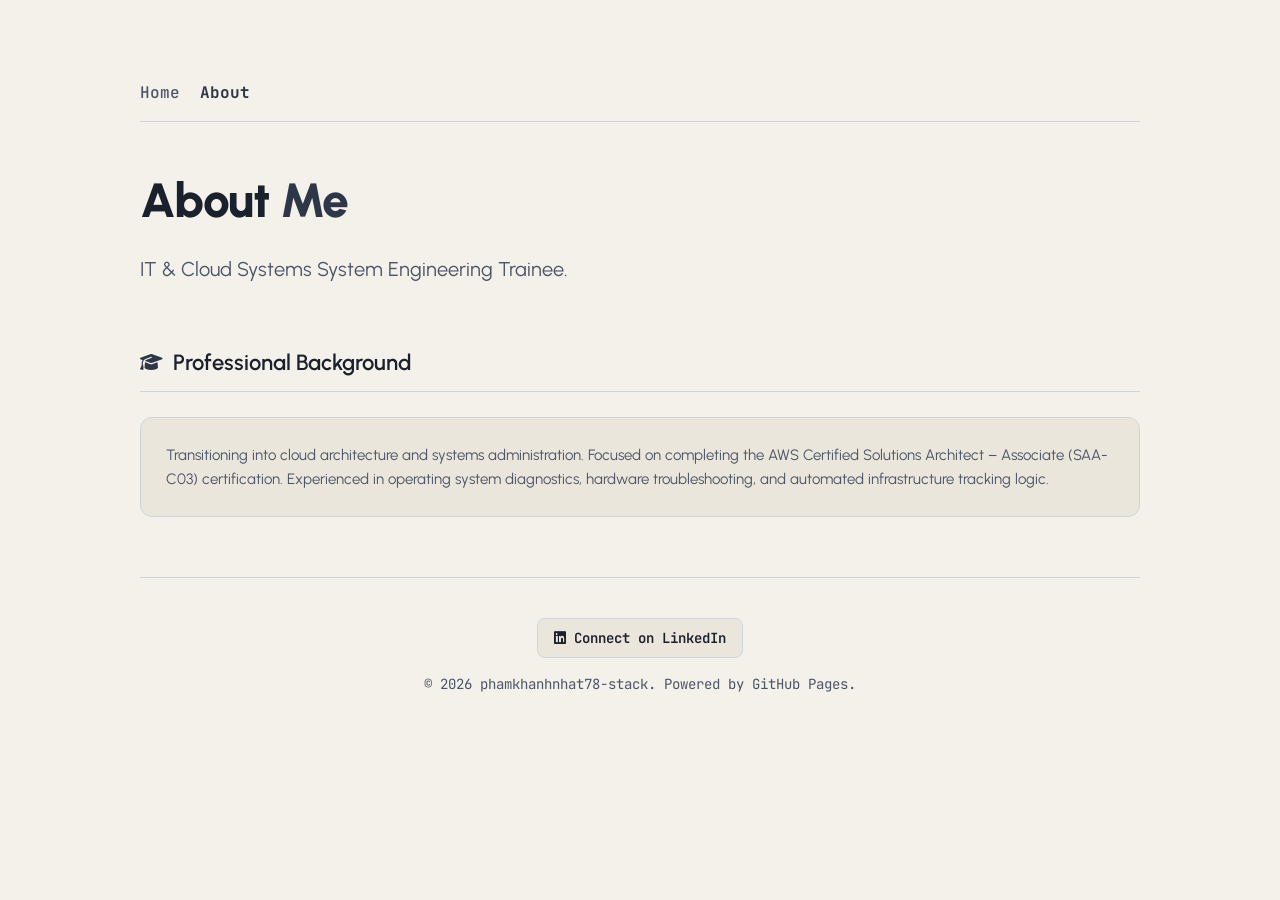
==== about.html @ c6ad2363 "Add global navigation bar and about page architecture" ====
<!DOCTYPE html>
<html lang="en">
<head>
    <meta charset="UTF-8">
    <meta name="viewport" content="width=device-width, initial-scale=1.0">
    <title>About | KHANHNHAT PHAM</title>
    <link rel="preconnect" href="https://fonts.googleapis.com">
    <link rel="preconnect" href="https://fonts.gstatic.com" crossorigin>
    <link href="https://fonts.googleapis.com/css2?family=JetBrains+Mono:wght@400;500;700&family=Urbanist:wght@400;600;800&display=swap" rel="stylesheet">
    <link rel="stylesheet" href="https://cdnjs.cloudflare.com/ajax/libs/font-awesome/6.5.1/css/all.min.css">
    <style>
        :root {
            --bg-main: #f4f1ea;
            --bg-card: #eae6db;
            --accent: #2d3748;
            --text-main: #1a202c;
            --text-muted: #4a5568;
            --border: #cbd5e0;
        }

        * {
            box-sizing: border-box;
            margin: 0;
            padding: 0;
        }

        body {
            background-color: var(--bg-main);
            color: var(--text-main);
            font-family: 'Urbanist', sans-serif;
            line-height: 1.6;
            padding: 0 20px;
        }

        .container {
            max-width: 1000px;
            margin: 0 auto;
            padding: 80px 0;
        }

        header {
            margin-bottom: 60px;
        }

        h1 {
            font-size: 48px;
            font-weight: 800;
            letter-spacing: -1px;
            margin-bottom: 15px;
            color: var(--text-main);
        }

        h1 span {
            color: var(--accent);
        }

        .subtitle {
            font-size: 20px;
            color: var(--text-muted);
            max-width: 650px;
        }

        section {
            margin-bottom: 60px;
        }

        h2 {
            font-size: 22px;
            font-weight: 600;
            margin-bottom: 25px;
            border-bottom: 1px solid var(--border);
            padding-bottom: 10px;
            display: flex;
            align-items: center;
            gap: 10px;
        }

        h2 i {
            color: var(--accent);
            font-size: 18px;
        }

        .card {
            background-color: var(--bg-card);
            border: 1px solid var(--border);
            border-radius: 12px;
            padding: 25px;
        }

        .card p {
            color: var(--text-muted);
            font-size: 15px;
        }

        footer {
            text-align: center;
            padding-top: 40px;
            border-top: 1px solid var(--border);
            color: var(--text-muted);
            font-size: 14px;
            font-family: 'JetBrains Mono', monospace;
        }

        .social-links {
            margin-bottom: 15px;
        }

        .social-btn {
            display: inline-flex;
            align-items: center;
            gap: 8px;
            background-color: var(--bg-card);
            color: var(--text-main);
            text-decoration: none;
            padding: 8px 16px;
            border: 1px solid var(--border);
            border-radius: 8px;
            font-size: 14px;
            font-weight: 600;
            transition: all 0.3s ease;
        }

        .social-btn:hover {
            background-color: var(--accent);
            color: #ffffff;
            border-color: var(--accent);
        }

        /* 全域導覽列樣式 */
        .navbar {
            margin-bottom: 40px;
        }

        .navbar ul {
            display: flex;
            list-style: none;
            gap: 20px;
            border-bottom: 1px solid var(--border);
            padding-bottom: 15px;
        }

        .navbar a {
            color: var(--text-muted);
            text-decoration: none;
            font-family: 'JetBrains Mono', monospace;
            font-size: 16px;
            font-weight: 500;
            transition: color 0.3s ease;
        }

        .navbar a:hover, .navbar a.active {
            color: var(--accent);
            font-weight: 700;
        }
    </style>
</head>
<body>

    <div class="container">
        <nav class="navbar">
            <ul>
                <li><a href="index.html">Home</a></li>
                <li><a href="about.html" class="active">About</a></li>
            </ul>
        </nav>

        <header>
            <h1>About <span>Me</span></h1>
            <p class="subtitle">IT & Cloud Systems System Engineering Trainee.</p>
        </header>

        <section>
            <h2><i class="fa-solid fa-graduation-cap"></i> Professional Background</h2>
            <div class="card">
                <p>
                    Transitioning into cloud architecture and systems administration. 
                    Focused on completing the AWS Certified Solutions Architect – Associate (SAA-C03) certification. 
                    Experienced in operating system diagnostics, hardware troubleshooting, and automated infrastructure tracking logic.
                </p>
            </div>
        </section>

        <footer>
            <div class="social-links">
                <a href="https://www.linkedin.com/in/khanhnhat-pham" target="_blank" class="social-btn">
                    <i class="fa-brands fa-linkedin"></i> Connect on LinkedIn
                </a>
            </div>
            <p>&copy; 2026 phamkhanhnhat78-stack. Powered by GitHub Pages.</p>
        </footer>
    </div>

</body>
</html>
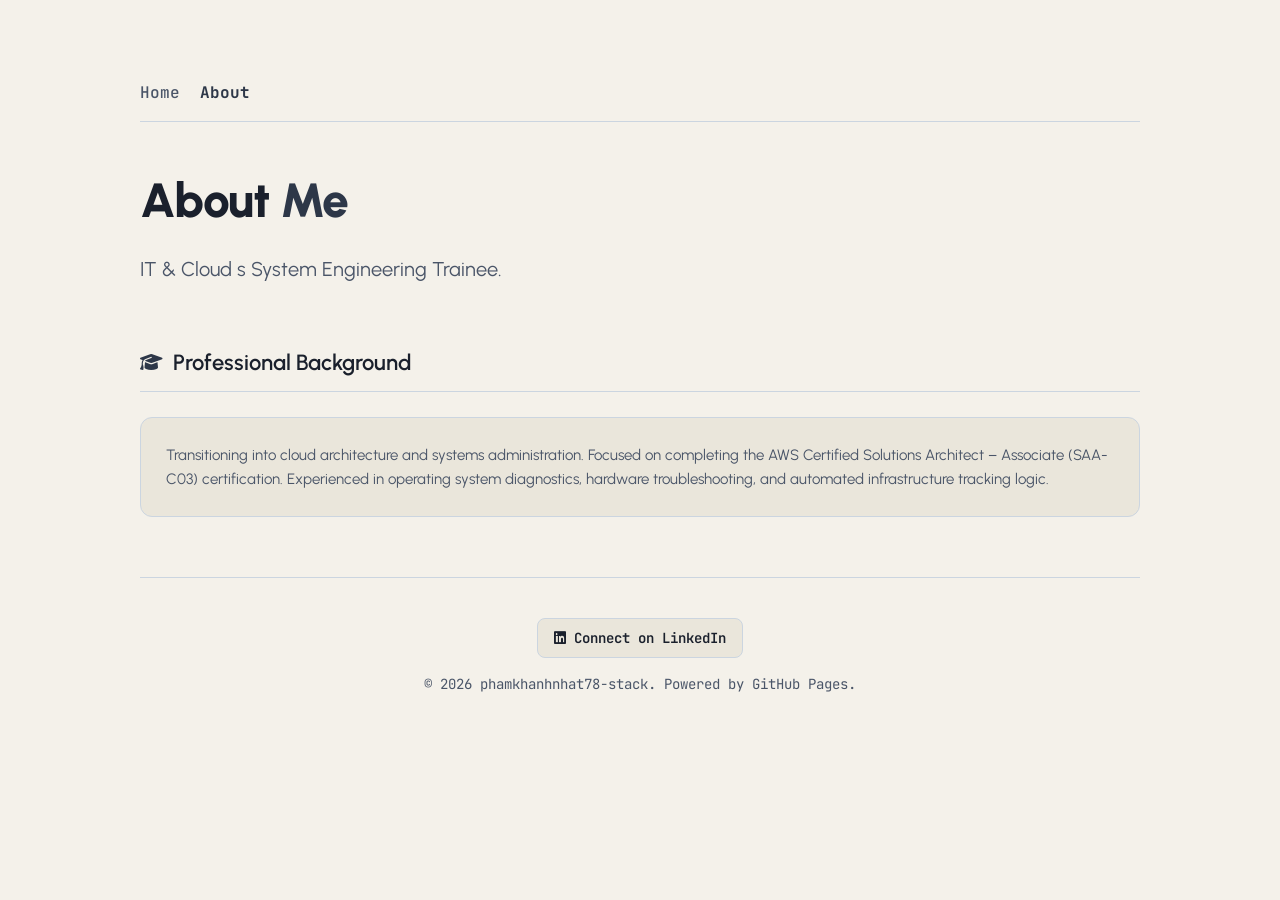
==== commit 084747e0: "Update multi-page website" ====
--- a/about.html
+++ b/about.html
@@ -166,7 +166,7 @@
 
         <header>
             <h1>About <span>Me</span></h1>
-            <p class="subtitle">IT & Cloud Systems System Engineering Trainee.</p>
+            <p class="subtitle">IT & Cloud s System Engineering Trainee.</p>
         </header>
 
         <section>
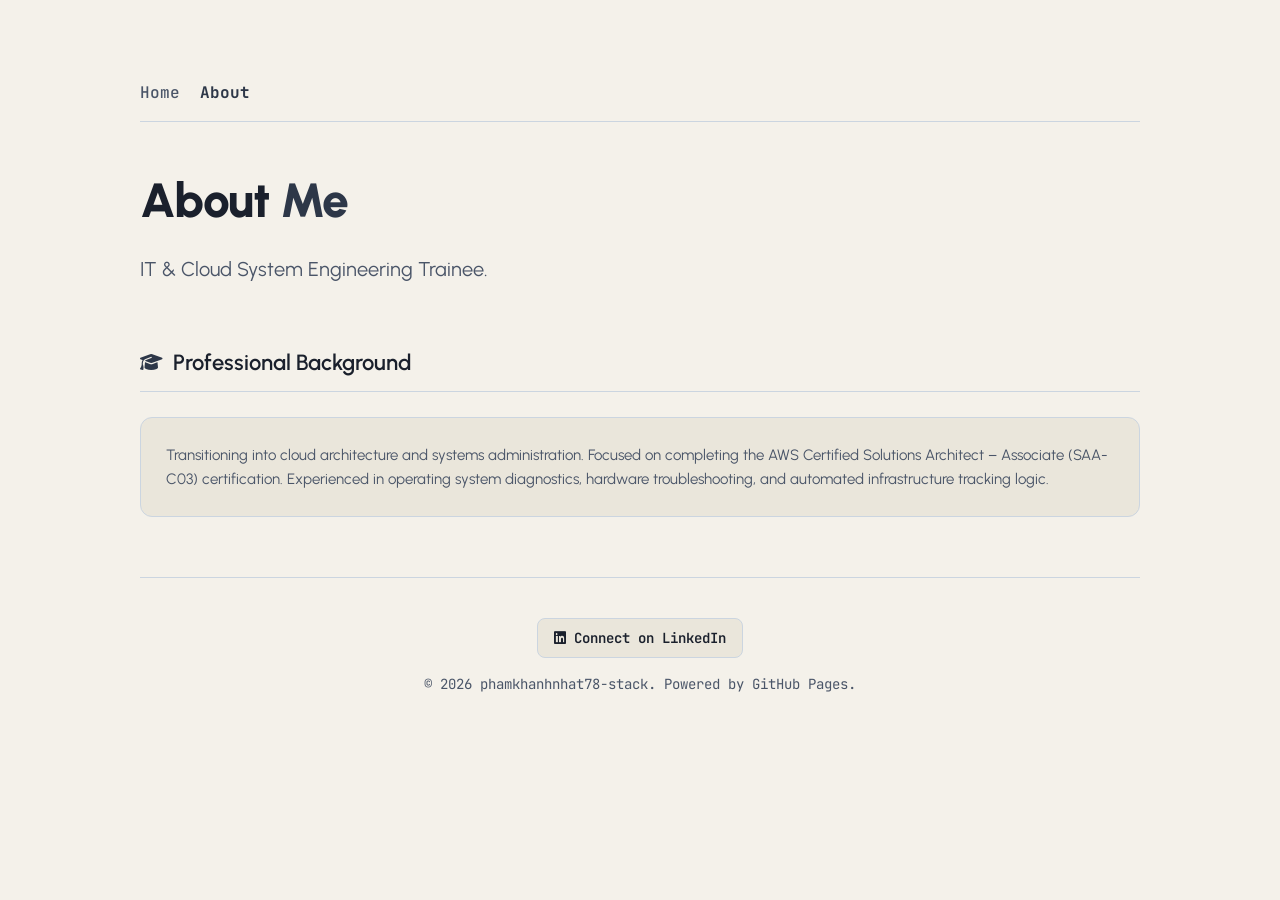
==== commit 867e0dd6: "Update multi-page website" ====
--- a/about.html
+++ b/about.html
@@ -166,7 +166,7 @@
 
         <header>
             <h1>About <span>Me</span></h1>
-            <p class="subtitle">IT & Cloud s System Engineering Trainee.</p>
+            <p class="subtitle">IT & Cloud System Engineering Trainee.</p>
         </header>
 
         <section>
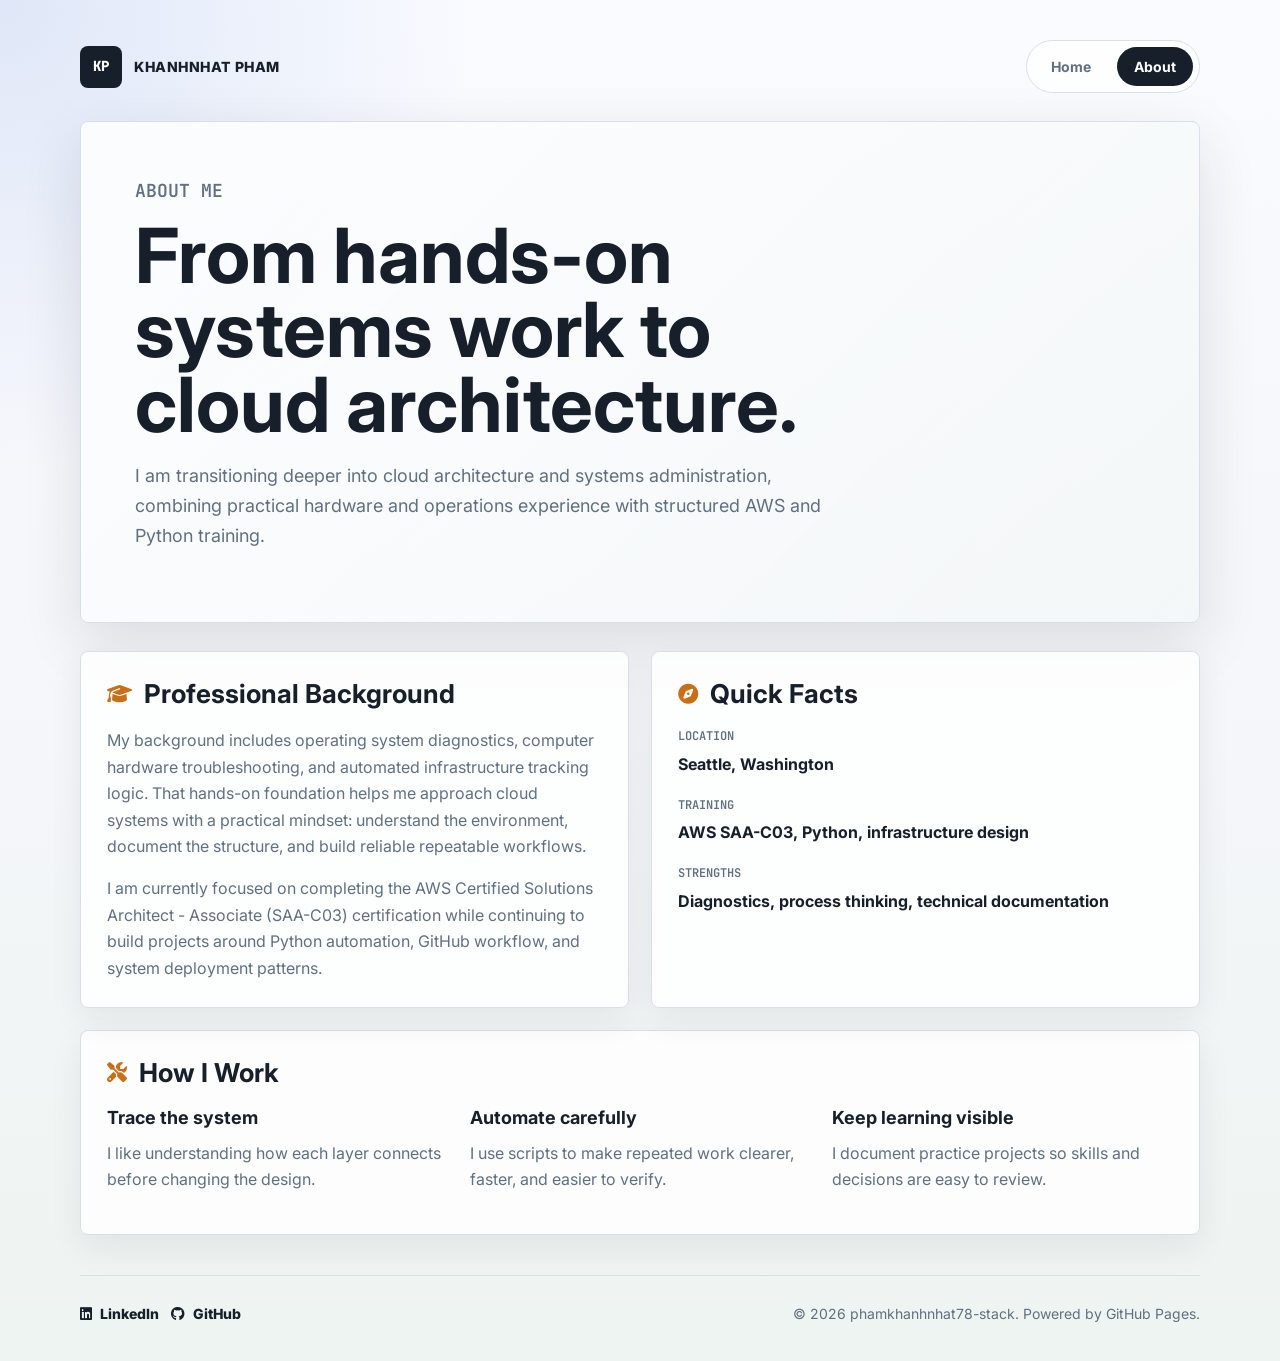
==== commit 944fe03b: "Refresh portfolio website design" ====
--- a/about.html
+++ b/about.html
@@ -4,191 +4,106 @@
     <meta charset="UTF-8">
     <meta name="viewport" content="width=device-width, initial-scale=1.0">
     <title>About | KHANHNHAT PHAM</title>
+    <meta name="description" content="About Khanhnhat Pham, an IT and cloud system engineering trainee focused on AWS, systems administration, and Python automation.">
     <link rel="preconnect" href="https://fonts.googleapis.com">
     <link rel="preconnect" href="https://fonts.gstatic.com" crossorigin>
-    <link href="https://fonts.googleapis.com/css2?family=JetBrains+Mono:wght@400;500;700&family=Urbanist:wght@400;600;800&display=swap" rel="stylesheet">
+    <link href="https://fonts.googleapis.com/css2?family=Inter:wght@400;500;600;700;800&family=JetBrains+Mono:wght@400;600&display=swap" rel="stylesheet">
     <link rel="stylesheet" href="https://cdnjs.cloudflare.com/ajax/libs/font-awesome/6.5.1/css/all.min.css">
-    <style>
-        :root {
-            --bg-main: #f4f1ea;
-            --bg-card: #eae6db;
-            --accent: #2d3748;
-            --text-main: #1a202c;
-            --text-muted: #4a5568;
-            --border: #cbd5e0;
-        }
-
-        * {
-            box-sizing: border-box;
-            margin: 0;
-            padding: 0;
-        }
-
-        body {
-            background-color: var(--bg-main);
-            color: var(--text-main);
-            font-family: 'Urbanist', sans-serif;
-            line-height: 1.6;
-            padding: 0 20px;
-        }
-
-        .container {
-            max-width: 1000px;
-            margin: 0 auto;
-            padding: 80px 0;
-        }
-
-        header {
-            margin-bottom: 60px;
-        }
-
-        h1 {
-            font-size: 48px;
-            font-weight: 800;
-            letter-spacing: -1px;
-            margin-bottom: 15px;
-            color: var(--text-main);
-        }
-
-        h1 span {
-            color: var(--accent);
-        }
-
-        .subtitle {
-            font-size: 20px;
-            color: var(--text-muted);
-            max-width: 650px;
-        }
-
-        section {
-            margin-bottom: 60px;
-        }
-
-        h2 {
-            font-size: 22px;
-            font-weight: 600;
-            margin-bottom: 25px;
-            border-bottom: 1px solid var(--border);
-            padding-bottom: 10px;
-            display: flex;
-            align-items: center;
-            gap: 10px;
-        }
-
-        h2 i {
-            color: var(--accent);
-            font-size: 18px;
-        }
-
-        .card {
-            background-color: var(--bg-card);
-            border: 1px solid var(--border);
-            border-radius: 12px;
-            padding: 25px;
-        }
-
-        .card p {
-            color: var(--text-muted);
-            font-size: 15px;
-        }
-
-        footer {
-            text-align: center;
-            padding-top: 40px;
-            border-top: 1px solid var(--border);
-            color: var(--text-muted);
-            font-size: 14px;
-            font-family: 'JetBrains Mono', monospace;
-        }
-
-        .social-links {
-            margin-bottom: 15px;
-        }
-
-        .social-btn {
-            display: inline-flex;
-            align-items: center;
-            gap: 8px;
-            background-color: var(--bg-card);
-            color: var(--text-main);
-            text-decoration: none;
-            padding: 8px 16px;
-            border: 1px solid var(--border);
-            border-radius: 8px;
-            font-size: 14px;
-            font-weight: 600;
-            transition: all 0.3s ease;
-        }
-
-        .social-btn:hover {
-            background-color: var(--accent);
-            color: #ffffff;
-            border-color: var(--accent);
-        }
-
-        /* 全域導覽列樣式 */
-        .navbar {
-            margin-bottom: 40px;
-        }
-
-        .navbar ul {
-            display: flex;
-            list-style: none;
-            gap: 20px;
-            border-bottom: 1px solid var(--border);
-            padding-bottom: 15px;
-        }
-
-        .navbar a {
-            color: var(--text-muted);
-            text-decoration: none;
-            font-family: 'JetBrains Mono', monospace;
-            font-size: 16px;
-            font-weight: 500;
-            transition: color 0.3s ease;
-        }
-
-        .navbar a:hover, .navbar a.active {
-            color: var(--accent);
-            font-weight: 700;
-        }
-    </style>
+    <link rel="stylesheet" href="assets/css/styles.css">
 </head>
 <body>
-
-    <div class="container">
-        <nav class="navbar">
-            <ul>
-                <li><a href="index.html">Home</a></li>
-                <li><a href="about.html" class="active">About</a></li>
-            </ul>
+    <div class="site-shell">
+        <nav class="navbar" aria-label="Main navigation">
+            <a class="brand" href="index.html" aria-label="KHANHNHAT PHAM home">
+                <span class="brand-mark">KP</span>
+                <span>KHANHNHAT PHAM</span>
+            </a>
+            <div class="nav-links">
+                <a href="index.html">Home</a>
+                <a href="about.html" class="active">About</a>
+            </div>
         </nav>
 
-        <header>
-            <h1>About <span>Me</span></h1>
-            <p class="subtitle">IT & Cloud System Engineering Trainee.</p>
-        </header>
+        <main>
+            <section class="page-hero">
+                <p class="eyebrow">About me</p>
+                <h1>From hands-on systems work to cloud architecture.</h1>
+                <p>
+                    I am transitioning deeper into cloud architecture and systems administration, combining practical hardware and operations experience with structured AWS and Python training.
+                </p>
+            </section>
 
-        <section>
-            <h2><i class="fa-solid fa-graduation-cap"></i> Professional Background</h2>
-            <div class="card">
-                <p>
-                    Transitioning into cloud architecture and systems administration. 
-                    Focused on completing the AWS Certified Solutions Architect – Associate (SAA-C03) certification. 
-                    Experienced in operating system diagnostics, hardware troubleshooting, and automated infrastructure tracking logic.
-                </p>
-            </div>
-        </section>
+            <section class="about-layout">
+                <article class="card about-story">
+                    <div class="section-title">
+                        <i class="fa-solid fa-graduation-cap"></i>
+                        <h2>Professional Background</h2>
+                    </div>
+                    <p>
+                        My background includes operating system diagnostics, computer hardware troubleshooting, and automated infrastructure tracking logic. That hands-on foundation helps me approach cloud systems with a practical mindset: understand the environment, document the structure, and build reliable repeatable workflows.
+                    </p>
+                    <p>
+                        I am currently focused on completing the AWS Certified Solutions Architect - Associate (SAA-C03) certification while continuing to build projects around Python automation, GitHub workflow, and system deployment patterns.
+                    </p>
+                </article>
 
-        <footer>
-            <div class="social-links">
-                <a href="https://www.linkedin.com/in/khanhnhat-pham" target="_blank" class="social-btn">
-                    <i class="fa-brands fa-linkedin"></i> Connect on LinkedIn
+                <aside class="card quick-facts">
+                    <div class="section-title">
+                        <i class="fa-solid fa-compass"></i>
+                        <h2>Quick Facts</h2>
+                    </div>
+                    <dl>
+                        <div>
+                            <dt>Location</dt>
+                            <dd>Seattle, Washington</dd>
+                        </div>
+                        <div>
+                            <dt>Training</dt>
+                            <dd>AWS SAA-C03, Python, infrastructure design</dd>
+                        </div>
+                        <div>
+                            <dt>Strengths</dt>
+                            <dd>Diagnostics, process thinking, technical documentation</dd>
+                        </div>
+                    </dl>
+                </aside>
+            </section>
+
+            <section class="card values-card">
+                <div class="section-title">
+                    <i class="fa-solid fa-screwdriver-wrench"></i>
+                    <h2>How I Work</h2>
+                </div>
+                <div class="values-grid">
+                    <div>
+                        <h3>Trace the system</h3>
+                        <p>I like understanding how each layer connects before changing the design.</p>
+                    </div>
+                    <div>
+                        <h3>Automate carefully</h3>
+                        <p>I use scripts to make repeated work clearer, faster, and easier to verify.</p>
+                    </div>
+                    <div>
+                        <h3>Keep learning visible</h3>
+                        <p>I document practice projects so skills and decisions are easy to review.</p>
+                    </div>
+                </div>
+            </section>
+        </main>
+
+        <footer class="footer">
+            <div class="footer-links">
+                <a href="https://www.linkedin.com/in/khanhnhat-pham" target="_blank" rel="noopener">
+                    <i class="fa-brands fa-linkedin"></i>
+                    LinkedIn
+                </a>
+                <a href="https://github.com/phamkhanhnhat78-stack" target="_blank" rel="noopener">
+                    <i class="fa-brands fa-github"></i>
+                    GitHub
                 </a>
             </div>
             <p>&copy; 2026 phamkhanhnhat78-stack. Powered by GitHub Pages.</p>
         </footer>
     </div>
-
 </body>
-</html>+</html>
--- a/assets/css/styles.css
+++ b/assets/css/styles.css
@@ -0,0 +1,508 @@
+:root {
+    --bg: #f6f7fb;
+    --surface: #ffffff;
+    --surface-strong: #eef5f2;
+    --ink: #17202a;
+    --muted: #607080;
+    --line: #d8e0e6;
+    --blue: #2457c5;
+    --green: #18715d;
+    --amber: #c86f17;
+    --shadow: 0 20px 60px rgba(23, 32, 42, 0.12);
+}
+
+* {
+    box-sizing: border-box;
+}
+
+html {
+    scroll-behavior: smooth;
+}
+
+body {
+    margin: 0;
+    background:
+        radial-gradient(circle at top left, rgba(36, 87, 197, 0.12), transparent 30rem),
+        linear-gradient(180deg, #f9fbff 0%, var(--bg) 42%, #eef4f1 100%);
+    color: var(--ink);
+    font-family: "Inter", Arial, sans-serif;
+    line-height: 1.65;
+}
+
+a {
+    color: inherit;
+}
+
+.site-shell {
+    width: min(1120px, calc(100% - 40px));
+    margin: 0 auto;
+    padding: 28px 0 36px;
+}
+
+.navbar {
+    display: flex;
+    align-items: center;
+    justify-content: space-between;
+    gap: 20px;
+    padding: 12px 0 28px;
+}
+
+.brand,
+.nav-links,
+.footer-links {
+    display: flex;
+    align-items: center;
+}
+
+.brand {
+    gap: 12px;
+    color: var(--ink);
+    font-size: 14px;
+    font-weight: 800;
+    letter-spacing: 0.04em;
+    text-decoration: none;
+}
+
+.brand-mark,
+.avatar,
+.card-icon {
+    display: inline-flex;
+    align-items: center;
+    justify-content: center;
+}
+
+.brand-mark {
+    width: 42px;
+    height: 42px;
+    border-radius: 8px;
+    background: var(--ink);
+    color: #ffffff;
+    font-family: "JetBrains Mono", monospace;
+    letter-spacing: 0;
+}
+
+.nav-links {
+    gap: 8px;
+    padding: 6px;
+    border: 1px solid var(--line);
+    border-radius: 999px;
+    background: rgba(255, 255, 255, 0.72);
+    backdrop-filter: blur(16px);
+}
+
+.nav-links a {
+    min-width: 76px;
+    padding: 8px 14px;
+    border-radius: 999px;
+    color: var(--muted);
+    font-size: 14px;
+    font-weight: 700;
+    text-align: center;
+    text-decoration: none;
+}
+
+.nav-links a:hover,
+.nav-links a.active {
+    background: var(--ink);
+    color: #ffffff;
+}
+
+.hero,
+.page-hero {
+    border: 1px solid var(--line);
+    border-radius: 8px;
+    background:
+        linear-gradient(135deg, rgba(255, 255, 255, 0.92), rgba(255, 255, 255, 0.72)),
+        linear-gradient(135deg, rgba(36, 87, 197, 0.12), rgba(24, 113, 93, 0.14));
+    box-shadow: var(--shadow);
+}
+
+.hero {
+    display: grid;
+    grid-template-columns: minmax(0, 1.35fr) minmax(320px, 0.65fr);
+    gap: 32px;
+    align-items: stretch;
+    padding: 54px;
+}
+
+.page-hero {
+    padding: 54px;
+    margin-bottom: 28px;
+}
+
+.eyebrow {
+    margin: 0 0 12px;
+    color: var(--green);
+    font-family: "JetBrains Mono", monospace;
+    font-size: 13px;
+    font-weight: 600;
+    text-transform: uppercase;
+}
+
+h1,
+h2,
+h3,
+p {
+    margin-top: 0;
+}
+
+h1 {
+    max-width: 780px;
+    margin-bottom: 20px;
+    font-size: clamp(42px, 7vw, 76px);
+    line-height: 0.98;
+    letter-spacing: 0;
+}
+
+h2 {
+    margin-bottom: 0;
+    font-size: 26px;
+    line-height: 1.2;
+}
+
+h3 {
+    margin-bottom: 10px;
+    font-size: 18px;
+    line-height: 1.3;
+}
+
+.hero-text,
+.page-hero p {
+    max-width: 720px;
+    color: var(--muted);
+    font-size: 18px;
+}
+
+.hero-actions,
+.tags,
+.skill-list {
+    display: flex;
+    flex-wrap: wrap;
+    gap: 10px;
+}
+
+.hero-actions {
+    margin-top: 28px;
+}
+
+.btn {
+    display: inline-flex;
+    align-items: center;
+    gap: 10px;
+    min-height: 46px;
+    padding: 11px 16px;
+    border: 1px solid transparent;
+    border-radius: 8px;
+    font-weight: 800;
+    text-decoration: none;
+}
+
+.btn.primary {
+    background: var(--blue);
+    color: #ffffff;
+}
+
+.btn.secondary {
+    border-color: var(--line);
+    background: #ffffff;
+    color: var(--ink);
+}
+
+.profile-panel {
+    display: flex;
+    flex-direction: column;
+    justify-content: space-between;
+    gap: 20px;
+    border-radius: 8px;
+    padding: 22px;
+    background: #111a24;
+    color: #ffffff;
+}
+
+.profile-card {
+    display: flex;
+    align-items: center;
+    gap: 14px;
+}
+
+.avatar {
+    width: 74px;
+    height: 74px;
+    border-radius: 8px;
+    background: linear-gradient(135deg, var(--blue), var(--green));
+    font-family: "JetBrains Mono", monospace;
+    font-size: 24px;
+    font-weight: 600;
+}
+
+.profile-name {
+    margin-bottom: 2px;
+    font-size: 20px;
+    font-weight: 800;
+}
+
+.profile-role {
+    margin: 0;
+    color: #b7c5d2;
+}
+
+.signal-grid {
+    display: grid;
+    grid-template-columns: 1fr 1fr;
+    gap: 12px;
+}
+
+.signal-grid div {
+    min-height: 94px;
+    padding: 14px;
+    border: 1px solid rgba(255, 255, 255, 0.12);
+    border-radius: 8px;
+    background: rgba(255, 255, 255, 0.06);
+}
+
+.signal-grid span,
+dt {
+    display: block;
+    color: var(--muted);
+    font-family: "JetBrains Mono", monospace;
+    font-size: 12px;
+    font-weight: 600;
+    text-transform: uppercase;
+}
+
+.signal-grid span {
+    color: #93a6b6;
+}
+
+.signal-grid strong {
+    display: block;
+    margin-top: 8px;
+    font-size: 16px;
+    line-height: 1.3;
+}
+
+.section-heading {
+    margin: 58px 0 18px;
+}
+
+.project-grid,
+.content-grid,
+.about-layout,
+.values-grid {
+    display: grid;
+    gap: 22px;
+}
+
+.project-grid,
+.content-grid,
+.about-layout {
+    grid-template-columns: repeat(2, minmax(0, 1fr));
+}
+
+.card {
+    border: 1px solid var(--line);
+    border-radius: 8px;
+    background: rgba(255, 255, 255, 0.86);
+    padding: 26px;
+    box-shadow: 0 12px 34px rgba(23, 32, 42, 0.07);
+}
+
+.project-card {
+    display: grid;
+    grid-template-columns: 58px 1fr;
+    gap: 18px;
+}
+
+.project-card a {
+    display: inline-flex;
+    align-items: center;
+    gap: 8px;
+    color: var(--ink);
+    text-decoration: none;
+}
+
+.project-card a:hover {
+    color: var(--blue);
+}
+
+.card-icon {
+    width: 58px;
+    height: 58px;
+    border-radius: 8px;
+    background: var(--surface-strong);
+    color: var(--green);
+    font-size: 24px;
+}
+
+.card p,
+.timeline-item p,
+.values-grid p {
+    color: var(--muted);
+}
+
+.tags,
+.skill-list {
+    margin-top: 18px;
+}
+
+.tags span,
+.skill-list span {
+    border: 1px solid var(--line);
+    border-radius: 999px;
+    background: #f7fafc;
+    color: #34495e;
+    font-family: "JetBrains Mono", monospace;
+    font-size: 12px;
+    font-weight: 600;
+    padding: 6px 10px;
+}
+
+.section-title {
+    display: flex;
+    align-items: center;
+    gap: 12px;
+    margin-bottom: 18px;
+}
+
+.section-title i {
+    color: var(--amber);
+    font-size: 20px;
+}
+
+.timeline-card {
+    background: #fbfcff;
+}
+
+.timeline-item {
+    display: grid;
+    grid-template-columns: 64px 1fr;
+    gap: 16px;
+    padding: 16px 0;
+    border-top: 1px solid var(--line);
+}
+
+.timeline-item span {
+    color: var(--green);
+    font-family: "JetBrains Mono", monospace;
+    font-weight: 600;
+}
+
+.timeline-item p {
+    margin-bottom: 0;
+}
+
+.about-story p:last-child {
+    margin-bottom: 0;
+}
+
+.quick-facts dl {
+    display: grid;
+    gap: 18px;
+    margin: 0;
+}
+
+.quick-facts dd {
+    margin: 4px 0 0;
+    color: var(--ink);
+    font-weight: 700;
+}
+
+.values-card {
+    margin-top: 22px;
+}
+
+.values-grid {
+    grid-template-columns: repeat(3, minmax(0, 1fr));
+}
+
+.footer {
+    display: flex;
+    align-items: center;
+    justify-content: space-between;
+    gap: 20px;
+    margin-top: 40px;
+    padding-top: 26px;
+    border-top: 1px solid var(--line);
+    color: var(--muted);
+    font-size: 14px;
+}
+
+.footer p {
+    margin-bottom: 0;
+}
+
+.footer-links {
+    gap: 12px;
+}
+
+.footer-links a {
+    display: inline-flex;
+    align-items: center;
+    gap: 8px;
+    color: var(--ink);
+    font-weight: 800;
+    text-decoration: none;
+}
+
+.footer-links a:hover {
+    color: var(--blue);
+}
+
+@media (max-width: 860px) {
+    .hero,
+    .project-grid,
+    .content-grid,
+    .about-layout,
+    .values-grid {
+        grid-template-columns: 1fr;
+    }
+
+    .hero,
+    .page-hero {
+        padding: 34px;
+    }
+
+    .footer {
+        align-items: flex-start;
+        flex-direction: column;
+    }
+}
+
+@media (max-width: 560px) {
+    .site-shell {
+        width: min(100% - 24px, 1120px);
+        padding-top: 16px;
+    }
+
+    .navbar {
+        align-items: stretch;
+        flex-direction: column;
+    }
+
+    .nav-links {
+        justify-content: space-between;
+        width: 100%;
+    }
+
+    .nav-links a {
+        flex: 1;
+    }
+
+    .hero,
+    .page-hero,
+    .card {
+        padding: 24px;
+    }
+
+    .project-card {
+        grid-template-columns: 1fr;
+    }
+
+    .signal-grid {
+        grid-template-columns: 1fr;
+    }
+
+    h1 {
+        font-size: 42px;
+    }
+}
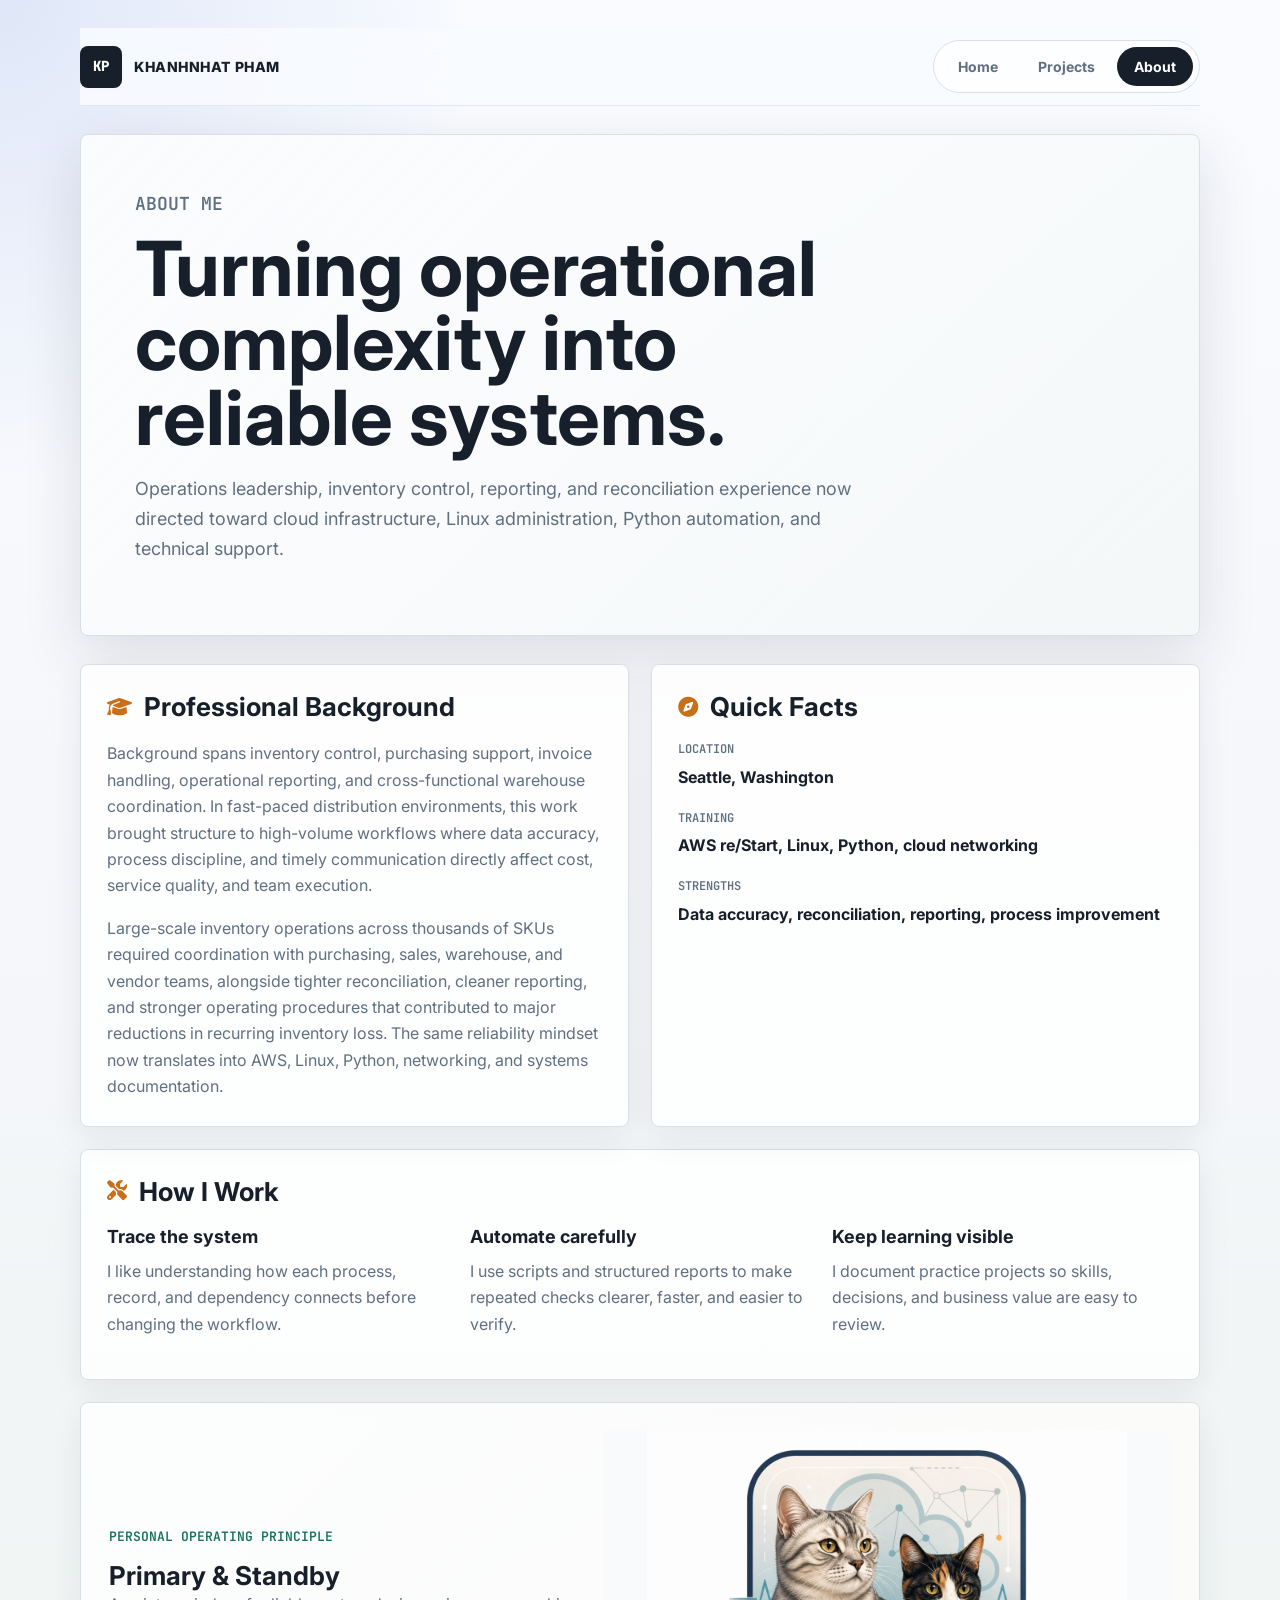
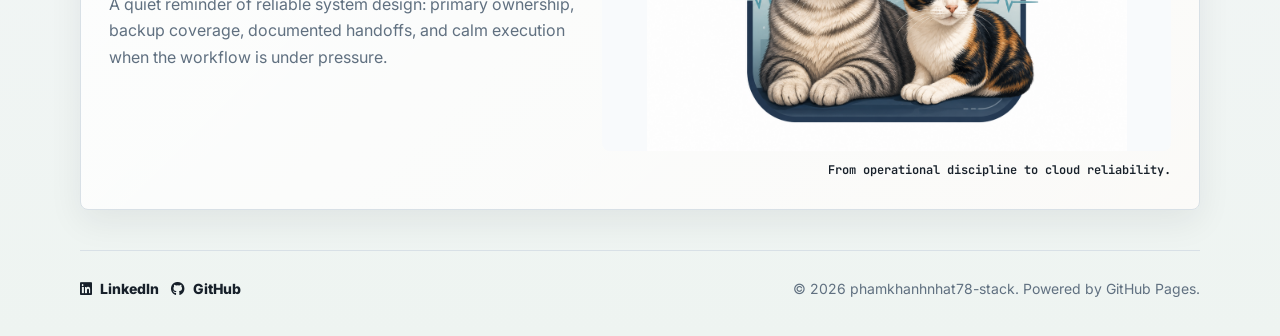
==== commit e6d7be30: "Refresh portfolio positioning and projects" ====
--- a/about.html
+++ b/about.html
@@ -4,12 +4,12 @@
     <meta charset="UTF-8">
     <meta name="viewport" content="width=device-width, initial-scale=1.0">
     <title>About | KHANHNHAT PHAM</title>
-    <meta name="description" content="About Khanhnhat Pham, an IT and cloud system engineering trainee focused on AWS, systems administration, and Python automation.">
+    <meta name="description" content="About Khanhnhat Pham, an operations and cloud systems professional focused on AWS, Linux, Python, systems support, and reporting automation.">
     <link rel="preconnect" href="https://fonts.googleapis.com">
     <link rel="preconnect" href="https://fonts.gstatic.com" crossorigin>
     <link href="https://fonts.googleapis.com/css2?family=Inter:wght@400;500;600;700;800&family=JetBrains+Mono:wght@400;600&display=swap" rel="stylesheet">
     <link rel="stylesheet" href="https://cdnjs.cloudflare.com/ajax/libs/font-awesome/6.5.1/css/all.min.css">
-    <link rel="stylesheet" href="assets/css/styles.css">
+    <link rel="stylesheet" href="assets/css/styles.css?v=20260524">
 </head>
 <body>
     <div class="site-shell">
@@ -20,6 +20,7 @@
             </a>
             <div class="nav-links">
                 <a href="index.html">Home</a>
+                <a href="projects.html">Projects</a>
                 <a href="about.html" class="active">About</a>
             </div>
         </nav>
@@ -27,9 +28,9 @@
         <main>
             <section class="page-hero">
                 <p class="eyebrow">About me</p>
-                <h1>From hands-on systems work to cloud architecture.</h1>
+                <h1>Turning operational complexity into reliable systems.</h1>
                 <p>
-                    I am transitioning deeper into cloud architecture and systems administration, combining practical hardware and operations experience with structured AWS and Python training.
+                    Operations leadership, inventory control, reporting, and reconciliation experience now directed toward cloud infrastructure, Linux administration, Python automation, and technical support.
                 </p>
             </section>
 
@@ -40,10 +41,10 @@
                         <h2>Professional Background</h2>
                     </div>
                     <p>
-                        My background includes operating system diagnostics, computer hardware troubleshooting, and automated infrastructure tracking logic. That hands-on foundation helps me approach cloud systems with a practical mindset: understand the environment, document the structure, and build reliable repeatable workflows.
+                        Background spans inventory control, purchasing support, invoice handling, operational reporting, and cross-functional warehouse coordination. In fast-paced distribution environments, this work brought structure to high-volume workflows where data accuracy, process discipline, and timely communication directly affect cost, service quality, and team execution.
                     </p>
                     <p>
-                        I am currently focused on completing the AWS Certified Solutions Architect - Associate (SAA-C03) certification while continuing to build projects around Python automation, GitHub workflow, and system deployment patterns.
+                        Large-scale inventory operations across thousands of SKUs required coordination with purchasing, sales, warehouse, and vendor teams, alongside tighter reconciliation, cleaner reporting, and stronger operating procedures that contributed to major reductions in recurring inventory loss. The same reliability mindset now translates into AWS, Linux, Python, networking, and systems documentation.
                     </p>
                 </article>
 
@@ -59,11 +60,11 @@
                         </div>
                         <div>
                             <dt>Training</dt>
-                            <dd>AWS SAA-C03, Python, infrastructure design</dd>
+                            <dd>AWS re/Start, Linux, Python, cloud networking</dd>
                         </div>
                         <div>
                             <dt>Strengths</dt>
-                            <dd>Diagnostics, process thinking, technical documentation</dd>
+                            <dd>Data accuracy, reconciliation, reporting, process improvement</dd>
                         </div>
                     </dl>
                 </aside>
@@ -77,17 +78,31 @@
                 <div class="values-grid">
                     <div>
                         <h3>Trace the system</h3>
-                        <p>I like understanding how each layer connects before changing the design.</p>
+                        <p>I like understanding how each process, record, and dependency connects before changing the workflow.</p>
                     </div>
                     <div>
                         <h3>Automate carefully</h3>
-                        <p>I use scripts to make repeated work clearer, faster, and easier to verify.</p>
+                        <p>I use scripts and structured reports to make repeated checks clearer, faster, and easier to verify.</p>
                     </div>
                     <div>
                         <h3>Keep learning visible</h3>
-                        <p>I document practice projects so skills and decisions are easy to review.</p>
+                        <p>I document practice projects so skills, decisions, and business value are easy to review.</p>
                     </div>
                 </div>
+            </section>
+
+            <section class="mascot-section about-mascot" aria-label="Primary and Standby mascot concept">
+                <div class="mascot-copy">
+                    <p class="eyebrow">Personal operating principle</p>
+                    <h2>Primary &amp; Standby</h2>
+                    <p>
+                        A quiet reminder of reliable system design: primary ownership, backup coverage, documented handoffs, and calm execution when the workflow is under pressure.
+                    </p>
+                </div>
+                <figure class="mascot-photo">
+                    <img src="assets/images/primary-standby-badge.png" alt="Primary and Standby reliability mascot badge">
+                    <figcaption>From operational discipline to cloud reliability.</figcaption>
+                </figure>
             </section>
         </main>
 
--- a/assets/css/styles.css
+++ b/assets/css/styles.css
@@ -40,11 +40,18 @@
 }
 
 .navbar {
+    position: sticky;
+    top: 0;
+    z-index: 20;
     display: flex;
     align-items: center;
     justify-content: space-between;
     gap: 20px;
-    padding: 12px 0 28px;
+    margin-bottom: 28px;
+    padding: 12px 0;
+    border-bottom: 1px solid rgba(216, 224, 230, 0.72);
+    background: rgba(249, 251, 255, 0.86);
+    backdrop-filter: blur(18px);
 }
 
 .brand,
@@ -173,9 +180,19 @@
     font-size: 18px;
 }
 
+.brand-line {
+    display: inline-flex;
+    margin: 2px 0 0;
+    border-left: 3px solid var(--green);
+    padding-left: 14px;
+    color: var(--ink);
+    font-weight: 800;
+}
+
 .hero-actions,
 .tags,
-.skill-list {
+.skill-list,
+.mascot-tags {
     display: flex;
     flex-wrap: wrap;
     gap: 10px;
@@ -293,10 +310,13 @@
     gap: 22px;
 }
 
-.project-grid,
 .content-grid,
 .about-layout {
     grid-template-columns: repeat(2, minmax(0, 1fr));
+}
+
+.project-grid {
+    grid-template-columns: repeat(3, minmax(0, 1fr));
 }
 
 .card {
@@ -341,12 +361,14 @@
 }
 
 .tags,
-.skill-list {
+.skill-list,
+.mascot-tags {
     margin-top: 18px;
 }
 
 .tags span,
-.skill-list span {
+.skill-list span,
+.mascot-tags span {
     border: 1px solid var(--line);
     border-radius: 999px;
     background: #f7fafc;
@@ -415,6 +437,160 @@
     grid-template-columns: repeat(3, minmax(0, 1fr));
 }
 
+.mascot-section {
+    display: grid;
+    grid-template-columns: minmax(0, 0.9fr) minmax(320px, 1.1fr);
+    gap: 28px;
+    align-items: center;
+    margin-top: 58px;
+    border: 1px solid var(--line);
+    border-radius: 8px;
+    background:
+        linear-gradient(135deg, rgba(255, 255, 255, 0.94), rgba(255, 255, 255, 0.8)),
+        linear-gradient(135deg, rgba(24, 113, 93, 0.12), rgba(200, 111, 23, 0.1));
+    padding: 28px;
+    box-shadow: 0 12px 34px rgba(23, 32, 42, 0.07);
+}
+
+.about-mascot {
+    margin-top: 22px;
+}
+
+.mascot-copy p:not(.eyebrow) {
+    color: var(--muted);
+}
+
+.mascot-photo {
+    margin: 0;
+}
+
+.mascot-photo img {
+    display: block;
+    width: 100%;
+    aspect-ratio: 16 / 9;
+    border-radius: 8px;
+    object-fit: contain;
+    object-position: center;
+    background: #f8fafc;
+}
+
+.mascot-photo figcaption {
+    margin-top: 10px;
+    color: var(--ink);
+    font-family: "JetBrains Mono", monospace;
+    font-size: 12px;
+    font-weight: 600;
+    text-align: right;
+}
+
+.section-heading.compact {
+    margin-top: 0;
+}
+
+.architecture-showcase {
+    margin-top: 58px;
+}
+
+.architecture-panel {
+    display: grid;
+    grid-template-columns: 1fr;
+    gap: 14px;
+    border: 1px solid var(--line);
+    border-radius: 8px;
+    background: #101923;
+    padding: 22px;
+    box-shadow: 0 16px 40px rgba(23, 32, 42, 0.11);
+}
+
+.diagram-lane {
+    display: grid;
+    grid-template-columns: 130px minmax(0, 1fr) 52px minmax(0, 1fr);
+    align-items: center;
+    gap: 14px;
+    min-height: 82px;
+    border: 1px solid rgba(255, 255, 255, 0.12);
+    border-radius: 8px;
+    padding: 16px;
+    color: #ffffff;
+}
+
+.diagram-lane.data {
+    grid-template-columns: 130px minmax(0, 1fr) minmax(0, 1fr);
+}
+
+.lane-label {
+    color: #9eb1c0;
+    font-family: "JetBrains Mono", monospace;
+    font-size: 12px;
+    font-weight: 600;
+    text-transform: uppercase;
+}
+
+.diagram-node {
+    display: flex;
+    align-items: center;
+    justify-content: center;
+    gap: 10px;
+    min-height: 48px;
+    border: 1px solid rgba(255, 255, 255, 0.14);
+    border-radius: 8px;
+    background: rgba(255, 255, 255, 0.08);
+    color: #f8fbff;
+    font-weight: 800;
+    text-align: center;
+}
+
+.diagram-node i {
+    color: #80d5c1;
+}
+
+.diagram-arrow {
+    height: 2px;
+    background: linear-gradient(90deg, rgba(128, 213, 193, 0.4), rgba(128, 213, 193, 1));
+    position: relative;
+}
+
+.diagram-arrow::after {
+    content: "";
+    position: absolute;
+    right: -1px;
+    top: 50%;
+    width: 9px;
+    height: 9px;
+    border-top: 2px solid #80d5c1;
+    border-right: 2px solid #80d5c1;
+    transform: translateY(-50%) rotate(45deg);
+}
+
+.project-detail-list {
+    display: grid;
+    gap: 22px;
+}
+
+.project-detail-header {
+    display: flex;
+    align-items: center;
+    gap: 18px;
+    margin-bottom: 22px;
+}
+
+.project-detail-header .eyebrow {
+    margin-bottom: 6px;
+}
+
+.detail-grid {
+    display: grid;
+    grid-template-columns: repeat(3, minmax(0, 1fr));
+    gap: 18px;
+    padding-top: 20px;
+    border-top: 1px solid var(--line);
+}
+
+.detail-grid p {
+    margin-bottom: 0;
+    color: var(--muted);
+}
+
 .footer {
     display: flex;
     align-items: center;
@@ -453,8 +629,30 @@
     .project-grid,
     .content-grid,
     .about-layout,
-    .values-grid {
+    .values-grid,
+    .detail-grid,
+    .mascot-section {
         grid-template-columns: 1fr;
+    }
+
+    .diagram-lane,
+    .diagram-lane.data {
+        grid-template-columns: 1fr;
+    }
+
+    .diagram-arrow {
+        width: 2px;
+        height: 24px;
+        margin: 0 auto;
+        background: linear-gradient(180deg, rgba(128, 213, 193, 0.4), rgba(128, 213, 193, 1));
+    }
+
+    .diagram-arrow::after {
+        right: auto;
+        left: 50%;
+        top: auto;
+        bottom: -1px;
+        transform: translateX(-50%) rotate(135deg);
     }
 
     .hero,
@@ -486,6 +684,9 @@
 
     .nav-links a {
         flex: 1;
+        min-width: 0;
+        padding-left: 8px;
+        padding-right: 8px;
     }
 
     .hero,
